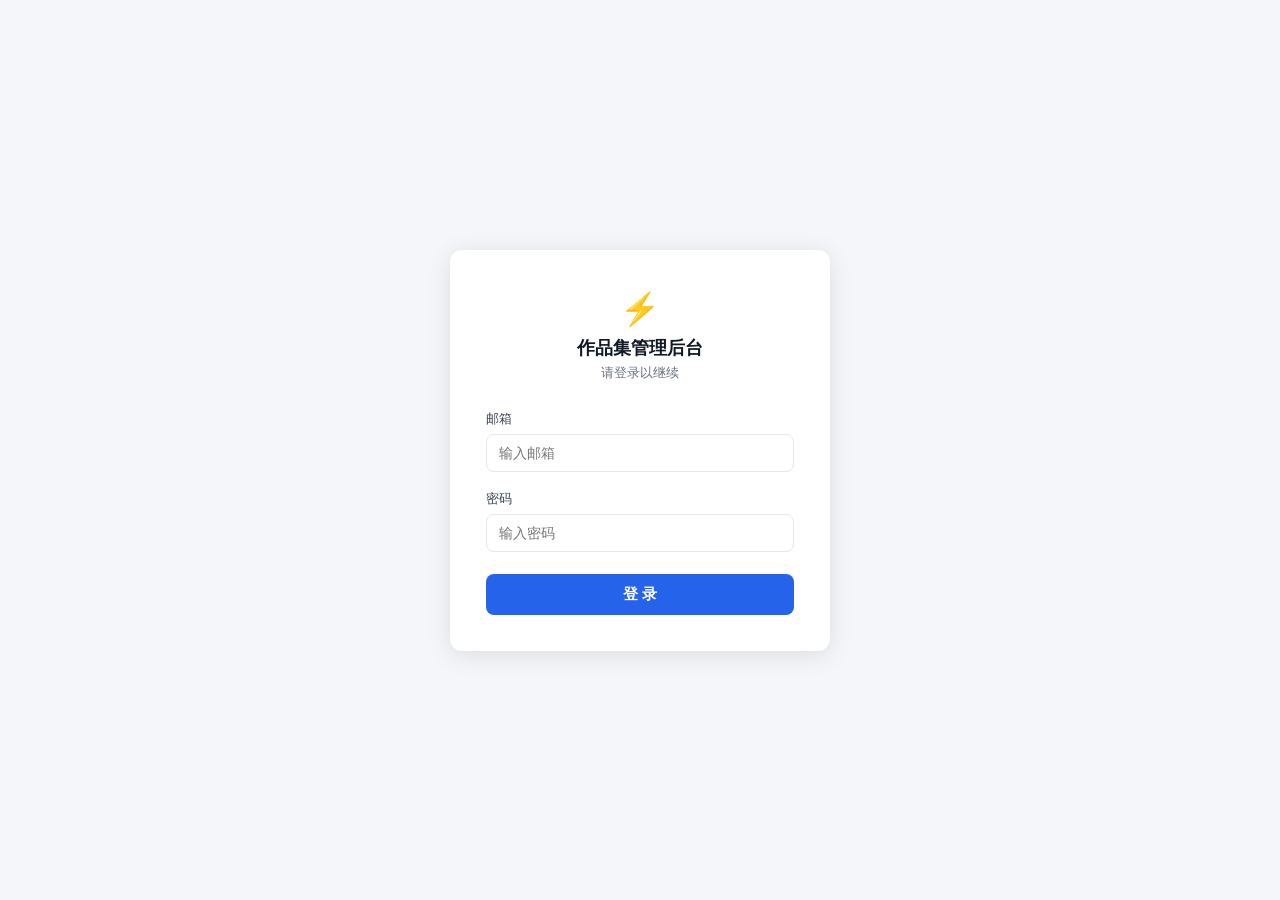
==== admin.html @ 17072ecf "feat: 迁移到 Supabase 云端存储，新增后台登录、富文本编辑、图片上传" ====
<!DOCTYPE html>
<html lang="zh-CN">
<head>
    <meta charset="UTF-8">
    <meta name="viewport" content="width=device-width, initial-scale=1.0">
    <title>作品集后台管理 | WANG JUNYI</title>
    <link rel="stylesheet" href="https://cdn.quilljs.com/1.3.7/quill.snow.css">
    <link rel="stylesheet" href="css/admin.css">
</head>
<body>

<!-- 顶部栏 -->
<header class="admin-header">
    <div class="admin-header-left">
        <button class="sidebar-toggle" id="sidebar-toggle" title="折叠侧边栏">
            <span></span><span></span><span></span>
        </button>
        <div class="admin-logo">
            <span class="logo-icon">⚡</span>
            <span class="logo-text">作品集管理后台</span>
        </div>
    </div>
    <div class="admin-header-right">
        <a href="index.html" target="_blank" class="preview-btn">
            <svg viewBox="0 0 24 24" fill="none" stroke="currentColor" stroke-width="2"><path d="M18 13v6a2 2 0 0 1-2 2H5a2 2 0 0 1-2-2V8a2 2 0 0 1 2-2h6"/><polyline points="15 3 21 3 21 9"/><line x1="10" y1="14" x2="21" y2="3"/></svg>
            预览前端
        </a>
        <button id="logout-btn" style="margin-left:8px;padding:6px 14px;border:1px solid #e5e7eb;border-radius:6px;background:#fff;cursor:pointer;font-size:13px;color:#374151;" title="登出">
            🔒 登出
        </button>
        <button class="export-btn" id="export-btn" title="导出所有数据为JSON文件">
            <svg viewBox="0 0 24 24" fill="none" stroke="currentColor" stroke-width="2"><path d="M21 15v4a2 2 0 0 1-2 2H5a2 2 0 0 1-2-2v-4"/><polyline points="7 10 12 15 17 10"/><line x1="12" y1="15" x2="12" y2="3"/></svg>
            导出数据
        </button>
        <button class="import-btn" id="import-btn" title="从JSON文件导入数据">
            <svg viewBox="0 0 24 24" fill="none" stroke="currentColor" stroke-width="2"><path d="M21 15v4a2 2 0 0 1-2 2H5a2 2 0 0 1-2-2v-4"/><polyline points="17 8 12 3 7 8"/><line x1="12" y1="3" x2="12" y2="15"/></svg>
            导入数据
        </button>
        <input type="file" id="import-file-input" accept=".json" style="display:none">
        <button class="reset-btn" id="reset-btn" title="清除所有本地修改，恢复到原始数据">
            <svg viewBox="0 0 24 24" fill="none" stroke="currentColor" stroke-width="2"><polyline points="1 4 1 10 7 10"/><path d="M3.51 15a9 9 0 1 0 .49-3.11"/></svg>
            重置数据
        </button>
    </div>
</header>

<!-- 主体布局 -->
<div class="admin-layout">

    <!-- 侧边栏 -->
    <aside class="admin-sidebar" id="admin-sidebar">
        <nav class="sidebar-nav">
            <div class="nav-group">
                <div class="nav-group-label">页面内容</div>
                <a href="#" class="nav-item active" data-panel="hero">
                    <svg viewBox="0 0 24 24" fill="none" stroke="currentColor" stroke-width="2"><rect x="3" y="3" width="18" height="18" rx="2"/><path d="M3 9h18M9 21V9"/></svg>
                    Hero 首屏
                </a>
                <a href="#" class="nav-item" data-panel="about">
                    <svg viewBox="0 0 24 24" fill="none" stroke="currentColor" stroke-width="2"><path d="M20 21v-2a4 4 0 0 0-4-4H8a4 4 0 0 0-4 4v2"/><circle cx="12" cy="7" r="4"/></svg>
                    个人介绍
                </a>
            </div>
            <div class="nav-group">
                <div class="nav-group-label">作品管理</div>
                <a href="#" class="nav-item" data-panel="works-cultural">
                    <svg viewBox="0 0 24 24" fill="none" stroke="currentColor" stroke-width="2"><path d="M2 3h6a4 4 0 0 1 4 4v14a3 3 0 0 0-3-3H2z"/><path d="M22 3h-6a4 4 0 0 0-4 4v14a3 3 0 0 1 3-3h7z"/></svg>
                    文化宣传
                    <span class="nav-badge" id="badge-cultural">0</span>
                </a>
                <a href="#" class="nav-item" data-panel="works-community">
                    <svg viewBox="0 0 24 24" fill="none" stroke="currentColor" stroke-width="2"><path d="M17 21v-2a4 4 0 0 0-4-4H5a4 4 0 0 0-4 4v2"/><circle cx="9" cy="7" r="4"/><path d="M23 21v-2a4 4 0 0 0-3-3.87"/><path d="M16 3.13a4 4 0 0 1 0 7.75"/></svg>
                    社区内容
                    <span class="nav-badge" id="badge-community">0</span>
                </a>
                <a href="#" class="nav-item" data-panel="works-language">
                    <svg viewBox="0 0 24 24" fill="none" stroke="currentColor" stroke-width="2"><circle cx="12" cy="12" r="10"/><line x1="2" y1="12" x2="22" y2="12"/><path d="M12 2a15.3 15.3 0 0 1 4 10 15.3 15.3 0 0 1-4 10 15.3 15.3 0 0 1-4-10 15.3 15.3 0 0 1 4-10z"/></svg>
                    语言服务
                    <span class="nav-badge" id="badge-language">0</span>
                </a>
                <a href="#" class="nav-item" data-panel="works-other">
                    <svg viewBox="0 0 24 24" fill="none" stroke="currentColor" stroke-width="2"><circle cx="12" cy="12" r="1"/><circle cx="19" cy="12" r="1"/><circle cx="5" cy="12" r="1"/></svg>
                    其他作品
                    <span class="nav-badge" id="badge-other">0</span>
                </a>
            </div>
        </nav>
        <div class="sidebar-footer">
            <div class="save-status" id="save-status">
                <span class="status-dot saved"></span>
                <span class="status-text">数据已保存</span>
            </div>
        </div>
    </aside>

    <!-- 内容区 -->
    <main class="admin-main" id="admin-main">

        <!-- ===== Hero 首屏面板 ===== -->
        <div class="panel active" id="panel-hero">
            <div class="panel-header">
                <h2 class="panel-title">Hero 首屏</h2>
                <p class="panel-desc">修改网站首屏展示的标题、描述和照片</p>
            </div>
            <div class="panel-body">
                <div class="form-card">
                    <div class="form-grid">
                        <div class="form-group">
                            <label class="form-label">标题文字 <span class="label-hint">（"你好，我是"）</span></label>
                            <input type="text" id="hero-title" class="form-input" placeholder="你好，我是">
                        </div>
                        <div class="form-group">
                            <label class="form-label">副标题 <span class="label-hint">（姓名 + emoji）</span></label>
                            <input type="text" id="hero-subtitle" class="form-input" placeholder="王俊毅！👋">
                        </div>
                    </div>
                    <div class="form-group">
                        <label class="form-label">个人描述</label>
                        <textarea id="hero-description" class="form-textarea" rows="3" placeholder="一句话介绍自己..."></textarea>
                    </div>
                    <div class="form-grid">
                        <div class="form-group">
                            <label class="form-label">按钮一文字</label>
                            <input type="text" id="hero-btn-primary" class="form-input" placeholder="作品展示">
                        </div>
                        <div class="form-group">
                            <label class="form-label">按钮二文字</label>
                            <input type="text" id="hero-btn-secondary" class="form-input" placeholder="关于我">
                        </div>
                    </div>
                    <div class="form-group">
                        <label class="form-label">个人照片</label>
                        <div class="image-uploader" id="hero-photo-uploader">
                            <div class="image-preview-wrap">
                                <img id="hero-photo-preview" src="" alt="预览" class="image-preview hidden">
                                <div class="image-placeholder" id="hero-photo-placeholder">
                                    <svg viewBox="0 0 24 24" fill="none" stroke="currentColor" stroke-width="1.5"><rect x="3" y="3" width="18" height="18" rx="2"/><circle cx="8.5" cy="8.5" r="1.5"/><polyline points="21 15 16 10 5 21"/></svg>
                                    <p>点击选择图片</p>
                                    <p class="hint">支持 JPG、PNG、WebP</p>
                                </div>
                            </div>
                            <div class="image-uploader-actions">
                                <input type="file" id="hero-photo-file" accept="image/*" style="display:none">
                                <button class="btn-secondary" onclick="document.getElementById('hero-photo-file').click()">
                                    <svg viewBox="0 0 24 24" fill="none" stroke="currentColor" stroke-width="2"><path d="M21 15v4a2 2 0 0 1-2 2H5a2 2 0 0 1-2-2v-4"/><polyline points="17 8 12 3 7 8"/><line x1="12" y1="3" x2="12" y2="15"/></svg>
                                    上传本地图片
                                </button>
                                <span class="or-divider">或</span>
                                <div class="url-input-wrap">
                                    <input type="text" id="hero-photo-url" class="form-input" placeholder="输入图片路径或URL，如：images/xxx.jpg">
                                    <button class="btn-ghost" id="hero-photo-url-btn">应用</button>
                                </div>
                            </div>
                        </div>
                    </div>
                    <div class="form-actions">
                        <button class="btn-primary" id="save-hero">保存 Hero 设置</button>
                    </div>
                </div>
            </div>
        </div>

        <!-- ===== 个人介绍面板 ===== -->
        <div class="panel" id="panel-about">
            <div class="panel-header">
                <h2 class="panel-title">个人介绍</h2>
                <p class="panel-desc">修改关于我区域的照片、文案、技能、教育经历和实习经历</p>
            </div>
            <div class="panel-body">
                <!-- 照片 + 文案 -->
                <div class="form-card">
                    <h3 class="form-card-title">照片 & 个人简介</h3>
                    <div class="form-group">
                        <label class="form-label">个人照片</label>
                        <div class="image-uploader">
                            <div class="image-preview-wrap">
                                <img id="about-photo-preview" src="" alt="预览" class="image-preview hidden">
                                <div class="image-placeholder" id="about-photo-placeholder">
                                    <svg viewBox="0 0 24 24" fill="none" stroke="currentColor" stroke-width="1.5"><rect x="3" y="3" width="18" height="18" rx="2"/><circle cx="8.5" cy="8.5" r="1.5"/><polyline points="21 15 16 10 5 21"/></svg>
                                    <p>点击选择图片</p>
                                </div>
                            </div>
                            <div class="image-uploader-actions">
                                <input type="file" id="about-photo-file" accept="image/*" style="display:none">
                                <button class="btn-secondary" onclick="document.getElementById('about-photo-file').click()">
                                    <svg viewBox="0 0 24 24" fill="none" stroke="currentColor" stroke-width="2"><path d="M21 15v4a2 2 0 0 1-2 2H5a2 2 0 0 1-2-2v-4"/><polyline points="17 8 12 3 7 8"/><line x1="12" y1="3" x2="12" y2="15"/></svg>
                                    上传本地图片
                                </button>
                                <span class="or-divider">或</span>
                                <div class="url-input-wrap">
                                    <input type="text" id="about-photo-url" class="form-input" placeholder="输入图片路径或URL">
                                    <button class="btn-ghost" id="about-photo-url-btn">应用</button>
                                </div>
                            </div>
                        </div>
                    </div>
                    <div class="form-group">
                        <label class="form-label">个人简介文案</label>
                        <textarea id="about-intro" class="form-textarea" rows="4" placeholder="输入个人简介..."></textarea>
                    </div>
                    <div class="form-actions">
                        <button class="btn-primary" id="save-about-intro">保存照片 & 简介</button>
                    </div>
                </div>

                <!-- 技能 -->
                <div class="form-card">
                    <h3 class="form-card-title">技能标签</h3>
                    <div class="tags-editor" id="skills-editor">
                        <div class="tags-list" id="skills-tags"></div>
                        <div class="tags-add">
                            <input type="text" id="skill-input" class="form-input" placeholder="输入技能名称，按回车添加">
                            <button class="btn-secondary" id="add-skill-btn">添加</button>
                        </div>
                        <p class="hint-text">点击标签上的 × 可删除，拖拽可排序</p>
                    </div>
                    <div class="form-actions">
                        <button class="btn-primary" id="save-about-skills">保存技能</button>
                    </div>
                </div>

                <!-- 教育经历 -->
                <div class="form-card">
                    <h3 class="form-card-title">教育经历</h3>
                    <div id="education-list" class="experience-list"></div>
                    <button class="btn-add-item" id="add-education-btn">
                        <svg viewBox="0 0 24 24" fill="none" stroke="currentColor" stroke-width="2"><line x1="12" y1="5" x2="12" y2="19"/><line x1="5" y1="12" x2="19" y2="12"/></svg>
                        添加教育经历
                    </button>
                    <div class="form-actions">
                        <button class="btn-primary" id="save-about-education">保存教育经历</button>
                    </div>
                </div>

                <!-- 实习经历 -->
                <div class="form-card">
                    <h3 class="form-card-title">实习经历</h3>
                    <div id="internship-list" class="experience-list"></div>
                    <button class="btn-add-item" id="add-internship-btn">
                        <svg viewBox="0 0 24 24" fill="none" stroke="currentColor" stroke-width="2"><line x1="12" y1="5" x2="12" y2="19"/><line x1="5" y1="12" x2="19" y2="12"/></svg>
                        添加实习经历
                    </button>
                    <div class="form-actions">
                        <button class="btn-primary" id="save-about-internships">保存实习经历</button>
                    </div>
                </div>
            </div>
        </div>

        <!-- ===== 作品列表面板（通用模板，JS动态渲染） ===== -->
        <div class="panel" id="panel-works-cultural">
            <div class="panel-header">
                <h2 class="panel-title">文化宣传作品</h2>
                <p class="panel-desc">管理文化宣传类作品的封面、标题、简介及详情</p>
            </div>
            <div class="panel-body">
                <div class="works-manager">
                    <div class="works-toolbar">
                        <button class="btn-primary" data-add-work="cultural">
                            <svg viewBox="0 0 24 24" fill="none" stroke="currentColor" stroke-width="2"><line x1="12" y1="5" x2="12" y2="19"/><line x1="5" y1="12" x2="19" y2="12"/></svg>
                            新增作品
                        </button>
                    </div>
                    <div class="works-list" id="works-list-cultural"></div>
                </div>
            </div>
        </div>

        <div class="panel" id="panel-works-community">
            <div class="panel-header">
                <h2 class="panel-title">社区内容作品</h2>
                <p class="panel-desc">管理社区内容类作品的封面、标题、简介及详情</p>
            </div>
            <div class="panel-body">
                <div class="works-manager">
                    <div class="works-toolbar">
                        <button class="btn-primary" data-add-work="community">
                            <svg viewBox="0 0 24 24" fill="none" stroke="currentColor" stroke-width="2"><line x1="12" y1="5" x2="12" y2="19"/><line x1="5" y1="12" x2="19" y2="12"/></svg>
                            新增作品
                        </button>
                    </div>
                    <div class="works-list" id="works-list-community"></div>
                </div>
            </div>
        </div>

        <div class="panel" id="panel-works-language">
            <div class="panel-header">
                <h2 class="panel-title">语言服务作品</h2>
                <p class="panel-desc">管理语言服务类作品的封面、标题、简介及详情</p>
            </div>
            <div class="panel-body">
                <div class="works-manager">
                    <div class="works-toolbar">
                        <button class="btn-primary" data-add-work="language">
                            <svg viewBox="0 0 24 24" fill="none" stroke="currentColor" stroke-width="2"><line x1="12" y1="5" x2="12" y2="19"/><line x1="5" y1="12" x2="19" y2="12"/></svg>
                            新增作品
                        </button>
                    </div>
                    <div class="works-list" id="works-list-language"></div>
                </div>
            </div>
        </div>

        <div class="panel" id="panel-works-other">
            <div class="panel-header">
                <h2 class="panel-title">其他作品</h2>
                <p class="panel-desc">管理其他类作品的封面、标题、简介及详情</p>
            </div>
            <div class="panel-body">
                <div class="works-manager">
                    <div class="works-toolbar">
                        <button class="btn-primary" data-add-work="other">
                            <svg viewBox="0 0 24 24" fill="none" stroke="currentColor" stroke-width="2"><line x1="12" y1="5" x2="12" y2="19"/><line x1="5" y1="12" x2="19" y2="12"/></svg>
                            新增作品
                        </button>
                    </div>
                    <div class="works-list" id="works-list-other"></div>
                </div>
            </div>
        </div>

    </main>
</div>

<!-- ===== 作品编辑弹窗 ===== -->
<div class="modal-overlay" id="work-modal-overlay">
    <div class="modal" id="work-modal">
        <div class="modal-header">
            <h3 class="modal-title" id="work-modal-title">编辑作品</h3>
            <button class="modal-close" id="work-modal-close">
                <svg viewBox="0 0 24 24" fill="none" stroke="currentColor" stroke-width="2"><line x1="18" y1="6" x2="6" y2="18"/><line x1="6" y1="6" x2="18" y2="18"/></svg>
            </button>
        </div>
        <div class="modal-body">
            <input type="hidden" id="work-edit-id">
            <input type="hidden" id="work-edit-category">

            <!-- 基础信息 -->
            <div class="modal-section">
                <h4 class="modal-section-title">基础信息</h4>
                <div class="form-grid-2">
                    <div class="form-group">
                        <label class="form-label">作品标题 <span class="required">*</span></label>
                        <input type="text" id="work-title" class="form-input" placeholder="输入作品标题">
                    </div>
                    <div class="form-group">
                        <label class="form-label">子分类</label>
                        <input type="text" id="work-subcategory" class="form-input" placeholder="如：event / product / people">
                    </div>
                </div>
                <div class="form-group">
                    <label class="form-label">作品简介（列表页显示）</label>
                    <textarea id="work-description" class="form-textarea" rows="2" placeholder="一两句话描述作品..."></textarea>
                </div>
                <div class="form-group">
                    <label class="form-label">封面图片</label>
                    <div class="image-uploader compact">
                        <div class="image-preview-wrap small">
                            <img id="work-thumbnail-preview" src="" alt="预览" class="image-preview hidden">
                            <div class="image-placeholder small" id="work-thumbnail-placeholder">
                                <svg viewBox="0 0 24 24" fill="none" stroke="currentColor" stroke-width="1.5"><rect x="3" y="3" width="18" height="18" rx="2"/><circle cx="8.5" cy="8.5" r="1.5"/><polyline points="21 15 16 10 5 21"/></svg>
                                <p>封面图</p>
                            </div>
                        </div>
                        <div class="image-uploader-actions">
                            <input type="file" id="work-thumbnail-file" accept="image/*" style="display:none">
                            <button class="btn-secondary small" id="work-thumbnail-upload-btn" type="button">上传图片</button>
                            <span class="or-divider">或</span>
                            <div class="url-input-wrap">
                                <input type="text" id="work-thumbnail-url" class="form-input" placeholder="images/works/...">
                                <button class="btn-ghost small" id="work-thumbnail-url-btn">应用</button>
                            </div>
                        </div>
                    </div>
                </div>
            </div>

            <!-- 详情信息 -->
            <div class="modal-section">
                <h4 class="modal-section-title">详情页信息</h4>
                <div class="form-grid-2">
                    <div class="form-group">
                        <label class="form-label">类型</label>
                        <input type="text" id="work-type" class="form-input" placeholder="如：活动新闻稿、产品文案">
                    </div>
                    <div class="form-group">
                        <label class="form-label">创作时间</label>
                        <input type="text" id="work-date" class="form-input" placeholder="如：2025-07">
                    </div>
                </div>
                <div class="form-group">
                    <label class="form-label">作品详情内容</label>
                    <div id="work-content-editor" class="quill-editor-wrap"></div>
                </div>
            </div>

            <!-- 详情配图 -->
            <div class="modal-section">
                <h4 class="modal-section-title">详情配图</h4>
                <div id="work-detail-images-list" class="detail-images-editor"></div>
                <div class="detail-image-add">
                    <input type="file" id="work-detail-image-file" accept="image/*" style="display:none">
                    <button class="btn-secondary" id="add-detail-image-file-btn">
                        <svg viewBox="0 0 24 24" fill="none" stroke="currentColor" stroke-width="2"><line x1="12" y1="5" x2="12" y2="19"/><line x1="5" y1="12" x2="19" y2="12"/></svg>
                        上传配图
                    </button>
                    <span class="or-divider">或</span>
                    <div class="url-input-wrap">
                        <input type="text" id="work-detail-image-url" class="form-input" placeholder="输入图片路径">
                        <button class="btn-ghost" id="add-detail-image-url-btn">添加</button>
                    </div>
                </div>
            </div>

            <!-- 跳转链接 -->
            <div class="modal-section">
                <h4 class="modal-section-title">查看原文链接</h4>
                <div id="work-links-list" class="links-editor"></div>
                <button class="btn-add-item" id="add-link-btn">
                    <svg viewBox="0 0 24 24" fill="none" stroke="currentColor" stroke-width="2"><line x1="12" y1="5" x2="12" y2="19"/><line x1="5" y1="12" x2="19" y2="12"/></svg>
                    添加链接
                </button>
            </div>
        </div>
        <div class="modal-footer">
            <button class="btn-ghost" id="work-modal-cancel">取消</button>
            <button class="btn-primary" id="work-modal-save">保存作品</button>
        </div>
    </div>
</div>

<!-- Toast 提示 -->
<div class="toast" id="toast"></div>

<script src="https://cdn.quilljs.com/1.3.7/quill.js"></script>
<script src="js/supabase.js"></script>
<script src="js/admin.js"></script>
</body>
</html>
---- css/admin.css ----
/* ==========================================
   后台管理系统样式
   ========================================== */

:root {
    --admin-bg: #f5f6fa;
    --admin-sidebar-bg: #1a1d23;
    --admin-sidebar-width: 220px;
    --admin-header-height: 56px;
    --admin-white: #ffffff;
    --admin-primary: #2563eb;
    --admin-primary-hover: #1d4ed8;
    --admin-danger: #ef4444;
    --admin-danger-hover: #dc2626;
    --admin-success: #22c55e;
    --admin-warning: #f59e0b;
    --admin-border: #e5e7eb;
    --admin-text: #111827;
    --admin-text-muted: #6b7280;
    --admin-text-light: #9ca3af;
    --admin-shadow: 0 1px 3px rgba(0,0,0,0.08), 0 1px 2px rgba(0,0,0,0.04);
    --admin-shadow-md: 0 4px 16px rgba(0,0,0,0.10);
    --admin-radius: 8px;
    --admin-radius-sm: 6px;
    --transition: 150ms ease;
}

*, *::before, *::after { box-sizing: border-box; margin: 0; padding: 0; }
html { font-size: 14px; }
body {
    font-family: -apple-system, BlinkMacSystemFont, "Segoe UI", "PingFang SC", "Microsoft YaHei", sans-serif;
    background: var(--admin-bg);
    color: var(--admin-text);
    min-height: 100vh;
    overflow-x: hidden;
}
a { text-decoration: none; color: inherit; }
button { cursor: pointer; border: none; background: none; font-family: inherit; font-size: inherit; }
input, textarea, select { font-family: inherit; font-size: inherit; }

/* ==========================================
   顶部栏
   ========================================== */
.admin-header {
    position: fixed;
    top: 0; left: 0; right: 0;
    height: var(--admin-header-height);
    background: var(--admin-white);
    border-bottom: 1px solid var(--admin-border);
    display: flex;
    align-items: center;
    justify-content: space-between;
    padding: 0 20px;
    z-index: 100;
    box-shadow: var(--admin-shadow);
}
.admin-header-left { display: flex; align-items: center; gap: 14px; }
.admin-header-right { display: flex; align-items: center; gap: 8px; }

.sidebar-toggle {
    width: 34px; height: 34px;
    display: flex; flex-direction: column;
    align-items: center; justify-content: center; gap: 4px;
    border-radius: var(--admin-radius-sm);
    transition: background var(--transition);
}
.sidebar-toggle:hover { background: var(--admin-bg); }
.sidebar-toggle span {
    display: block; width: 18px; height: 1.5px;
    background: var(--admin-text-muted);
    transition: var(--transition);
}

.admin-logo { display: flex; align-items: center; gap: 8px; font-weight: 600; font-size: 15px; }
.logo-icon { font-size: 18px; }
.logo-text { color: var(--admin-text); }

/* 顶部按钮组 */
.preview-btn, .export-btn, .import-btn, .reset-btn {
    display: flex; align-items: center; gap: 6px;
    padding: 7px 14px;
    border-radius: var(--admin-radius-sm);
    font-size: 13px; font-weight: 500;
    transition: var(--transition);
}
.preview-btn svg, .export-btn svg, .import-btn svg, .reset-btn svg { width: 14px; height: 14px; }

.preview-btn {
    background: var(--admin-primary);
    color: #fff;
}
.preview-btn:hover { background: var(--admin-primary-hover); }

.export-btn {
    background: var(--admin-bg);
    color: var(--admin-text);
    border: 1px solid var(--admin-border);
}
.export-btn:hover { background: #e9ebf0; }

.import-btn {
    background: var(--admin-bg);
    color: var(--admin-text);
    border: 1px solid var(--admin-border);
}
.import-btn:hover { background: #e9ebf0; }

.reset-btn {
    background: var(--admin-bg);
    color: var(--admin-danger);
    border: 1px solid var(--admin-border);
}
.reset-btn:hover { background: #fef2f2; border-color: var(--admin-danger); }

/* ==========================================
   主体布局
   ========================================== */
.admin-layout {
    display: flex;
    margin-top: var(--admin-header-height);
    min-height: calc(100vh - var(--admin-header-height));
}

/* ==========================================
   侧边栏
   ========================================== */
.admin-sidebar {
    width: var(--admin-sidebar-width);
    background: var(--admin-sidebar-bg);
    flex-shrink: 0;
    position: fixed;
    top: var(--admin-header-height);
    left: 0;
    bottom: 0;
    overflow-y: auto;
    display: flex;
    flex-direction: column;
    transition: width var(--transition), transform var(--transition);
    z-index: 90;
}
.admin-sidebar.collapsed { width: 56px; }
.admin-layout.sidebar-collapsed .admin-main { margin-left: 56px; }

.sidebar-nav { flex: 1; padding: 16px 0; }
.nav-group { margin-bottom: 24px; }
.nav-group-label {
    font-size: 10px; font-weight: 600; letter-spacing: 0.08em;
    color: #4b5563;
    padding: 0 16px 8px;
    text-transform: uppercase;
}
.admin-sidebar.collapsed .nav-group-label { display: none; }

.nav-item {
    display: flex; align-items: center; gap: 10px;
    padding: 10px 16px;
    color: #9ca3af;
    font-size: 13px; font-weight: 500;
    transition: var(--transition);
    position: relative;
    white-space: nowrap;
    cursor: pointer;
}
.nav-item svg { width: 16px; height: 16px; flex-shrink: 0; }
.nav-item:hover { color: #e5e7eb; background: rgba(255,255,255,0.06); }
.nav-item.active {
    color: #fff;
    background: rgba(37, 99, 235, 0.2);
}
.nav-item.active::before {
    content: '';
    position: absolute; left: 0; top: 0; bottom: 0;
    width: 3px;
    background: var(--admin-primary);
    border-radius: 0 2px 2px 0;
}
.nav-badge {
    margin-left: auto;
    background: rgba(255,255,255,0.12);
    color: #9ca3af;
    font-size: 11px; font-weight: 600;
    padding: 2px 7px;
    border-radius: 10px;
    min-width: 22px; text-align: center;
}
.admin-sidebar.collapsed .nav-badge { display: none; }
.admin-sidebar.collapsed .nav-item span:not(svg) { display: none; }

.sidebar-footer {
    padding: 16px;
    border-top: 1px solid rgba(255,255,255,0.06);
}
.save-status { display: flex; align-items: center; gap: 8px; }
.status-dot {
    width: 8px; height: 8px; border-radius: 50%; flex-shrink: 0;
}
.status-dot.saved { background: var(--admin-success); }
.status-dot.saving { background: var(--admin-warning); animation: pulse 1s infinite; }
.status-dot.error { background: var(--admin-danger); }
.status-text { font-size: 12px; color: #6b7280; }
@keyframes pulse { 0%,100%{opacity:1} 50%{opacity:0.4} }

/* ==========================================
   主内容区
   ========================================== */
.admin-main {
    flex: 1;
    margin-left: var(--admin-sidebar-width);
    padding: 32px;
    min-height: calc(100vh - var(--admin-header-height));
    transition: margin-left var(--transition);
}

/* 面板切换 */
.panel { display: none; }
.panel.active { display: block; }

.panel-header {
    margin-bottom: 24px;
}
.panel-title { font-size: 22px; font-weight: 700; color: var(--admin-text); margin-bottom: 4px; }
.panel-desc { font-size: 13px; color: var(--admin-text-muted); }

.panel-body { display: flex; flex-direction: column; gap: 20px; }

/* ==========================================
   表单卡片
   ========================================== */
.form-card {
    background: var(--admin-white);
    border-radius: var(--admin-radius);
    padding: 24px;
    box-shadow: var(--admin-shadow);
    border: 1px solid var(--admin-border);
}
.form-card-title {
    font-size: 15px; font-weight: 600; margin-bottom: 20px;
    padding-bottom: 12px;
    border-bottom: 1px solid var(--admin-border);
    color: var(--admin-text);
}

.form-group { margin-bottom: 16px; }
.form-group:last-child { margin-bottom: 0; }
.form-label {
    display: block; font-size: 13px; font-weight: 500;
    color: var(--admin-text); margin-bottom: 6px;
}
.label-hint { font-weight: 400; color: var(--admin-text-muted); }
.required { color: var(--admin-danger); }

.form-input {
    width: 100%; padding: 9px 12px;
    border: 1px solid var(--admin-border);
    border-radius: var(--admin-radius-sm);
    font-size: 13px; color: var(--admin-text);
    background: var(--admin-white);
    outline: none; transition: border-color var(--transition);
}
.form-input:focus { border-color: var(--admin-primary); box-shadow: 0 0 0 3px rgba(37,99,235,0.1); }

.form-textarea {
    width: 100%; padding: 9px 12px;
    border: 1px solid var(--admin-border);
    border-radius: var(--admin-radius-sm);
    font-size: 13px; color: var(--admin-text);
    background: var(--admin-white);
    outline: none; resize: vertical; min-height: 72px;
    transition: border-color var(--transition);
    line-height: 1.6;
}
.form-textarea:focus { border-color: var(--admin-primary); box-shadow: 0 0 0 3px rgba(37,99,235,0.1); }

.form-grid { display: grid; grid-template-columns: 1fr 1fr; gap: 16px; }
.form-grid-2 { display: grid; grid-template-columns: 1fr 1fr; gap: 12px; }

.form-actions {
    display: flex; justify-content: flex-end;
    margin-top: 20px; padding-top: 16px;
    border-top: 1px solid var(--admin-border);
}

/* ==========================================
   按钮样式
   ========================================== */
.btn-primary {
    display: inline-flex; align-items: center; gap: 6px;
    padding: 9px 20px;
    background: var(--admin-primary); color: #fff;
    border-radius: var(--admin-radius-sm);
    font-size: 13px; font-weight: 500;
    transition: background var(--transition);
}
.btn-primary:hover { background: var(--admin-primary-hover); }
.btn-primary svg { width: 14px; height: 14px; }

.btn-secondary {
    display: inline-flex; align-items: center; gap: 6px;
    padding: 8px 16px;
    background: var(--admin-bg); color: var(--admin-text);
    border: 1px solid var(--admin-border);
    border-radius: var(--admin-radius-sm);
    font-size: 13px; font-weight: 500;
    transition: background var(--transition);
}
.btn-secondary:hover { background: #e9ebf0; }
.btn-secondary svg { width: 14px; height: 14px; }
.btn-secondary.small { padding: 6px 12px; font-size: 12px; }

.btn-ghost {
    display: inline-flex; align-items: center; gap: 6px;
    padding: 8px 16px;
    color: var(--admin-text-muted);
    border-radius: var(--admin-radius-sm);
    font-size: 13px; font-weight: 500;
    transition: background var(--transition);
}
.btn-ghost:hover { background: var(--admin-bg); color: var(--admin-text); }
.btn-ghost.small { padding: 6px 10px; font-size: 12px; }

.btn-danger {
    display: inline-flex; align-items: center; gap: 6px;
    padding: 7px 14px;
    background: transparent; color: var(--admin-danger);
    border: 1px solid transparent;
    border-radius: var(--admin-radius-sm);
    font-size: 12px; font-weight: 500;
    transition: var(--transition);
}
.btn-danger:hover { background: #fef2f2; border-color: #fecaca; }
.btn-danger svg { width: 13px; height: 13px; }

.btn-add-item {
    display: flex; align-items: center; gap: 6px;
    width: 100%; padding: 10px 16px;
    margin-top: 12px;
    border: 2px dashed var(--admin-border);
    border-radius: var(--admin-radius-sm);
    color: var(--admin-text-muted); font-size: 13px;
    transition: var(--transition);
    justify-content: center;
}
.btn-add-item:hover { border-color: var(--admin-primary); color: var(--admin-primary); background: rgba(37,99,235,0.04); }
.btn-add-item svg { width: 15px; height: 15px; }

/* ==========================================
   图片上传组件
   ========================================== */
.image-uploader { display: flex; gap: 20px; align-items: flex-start; flex-wrap: wrap; }
.image-uploader.compact { gap: 12px; }

.image-preview-wrap {
    width: 160px; height: 120px; flex-shrink: 0;
    border: 1px solid var(--admin-border);
    border-radius: var(--admin-radius-sm);
    overflow: hidden;
    background: var(--admin-bg);
}
.image-preview-wrap.small { width: 100px; height: 80px; }

.image-preview { width: 100%; height: 100%; object-fit: cover; }
.image-preview.hidden { display: none; }

.image-placeholder {
    width: 100%; height: 100%;
    display: flex; flex-direction: column;
    align-items: center; justify-content: center;
    gap: 6px; color: var(--admin-text-light);
    cursor: pointer; transition: var(--transition);
}
.image-placeholder:hover { background: #e9ebf0; }
.image-placeholder svg { width: 28px; height: 28px; }
.image-placeholder p { font-size: 12px; line-height: 1.3; text-align: center; }
.image-placeholder .hint { font-size: 11px; color: var(--admin-text-light); }
.image-placeholder.small svg { width: 20px; height: 20px; }
.image-placeholder.small p { font-size: 11px; }

.image-uploader-actions {
    flex: 1; display: flex; flex-direction: column; gap: 10px; justify-content: center;
    min-width: 200px;
}
.or-divider { font-size: 12px; color: var(--admin-text-light); text-align: center; }
.url-input-wrap { display: flex; gap: 6px; }
.url-input-wrap .form-input { flex: 1; }
.hint-text { font-size: 12px; color: var(--admin-text-light); margin-top: 4px; }

/* ==========================================
   技能标签编辑器
   ========================================== */
.tags-editor {}
.tags-list {
    display: flex; flex-wrap: wrap; gap: 8px;
    min-height: 40px; padding: 8px;
    border: 1px solid var(--admin-border);
    border-radius: var(--admin-radius-sm);
    background: var(--admin-bg);
    margin-bottom: 12px;
}
.skill-tag {
    display: inline-flex; align-items: center; gap: 6px;
    padding: 5px 12px;
    background: var(--admin-white);
    border: 1px solid var(--admin-border);
    border-radius: 20px; font-size: 13px;
    cursor: grab;
    transition: var(--transition);
}
.skill-tag:hover { border-color: var(--admin-primary); color: var(--admin-primary); }
.skill-tag.dragging { opacity: 0.5; }
.skill-tag-remove {
    width: 16px; height: 16px;
    border-radius: 50%;
    display: flex; align-items: center; justify-content: center;
    color: var(--admin-text-muted); font-size: 14px; line-height: 1;
    transition: var(--transition); cursor: pointer;
}
.skill-tag-remove:hover { background: var(--admin-danger); color: white; }

.tags-add { display: flex; gap: 8px; }
.tags-add .form-input { flex: 1; }

/* ==========================================
   经历列表（教育 / 实习）
   ========================================== */
.experience-list { display: flex; flex-direction: column; gap: 12px; }
.experience-item {
    background: var(--admin-bg);
    border: 1px solid var(--admin-border);
    border-radius: var(--admin-radius-sm);
    padding: 14px 16px;
    position: relative;
}
.experience-item-header {
    display: flex; justify-content: space-between; align-items: center;
    margin-bottom: 12px;
}
.experience-item-title { font-weight: 600; font-size: 13px; }
.experience-item-actions { display: flex; gap: 4px; }
.experience-item-grid { display: grid; grid-template-columns: 1fr 1fr 1fr; gap: 10px; }
.experience-item-grid.two { grid-template-columns: 1fr 1fr; }

/* ==========================================
   作品管理面板
   ========================================== */
.works-toolbar {
    display: flex; justify-content: flex-end;
    margin-bottom: 16px;
}
.works-list { display: flex; flex-direction: column; gap: 12px; }
.work-item {
    background: var(--admin-white);
    border: 1px solid var(--admin-border);
    border-radius: var(--admin-radius);
    padding: 16px;
    display: flex; gap: 16px; align-items: flex-start;
    box-shadow: var(--admin-shadow);
    transition: box-shadow var(--transition);
}
.work-item:hover { box-shadow: var(--admin-shadow-md); }

.work-item-thumb {
    width: 88px; height: 66px; flex-shrink: 0;
    border-radius: var(--admin-radius-sm);
    overflow: hidden;
    background: var(--admin-bg);
    border: 1px solid var(--admin-border);
}
.work-item-thumb img { width: 100%; height: 100%; object-fit: cover; display: block; }
.work-item-thumb-placeholder {
    width: 100%; height: 100%;
    display: flex; align-items: center; justify-content: center;
    color: var(--admin-text-light);
    font-size: 11px;
}

.work-item-info { flex: 1; min-width: 0; }
.work-item-title {
    font-size: 14px; font-weight: 600; color: var(--admin-text);
    white-space: nowrap; overflow: hidden; text-overflow: ellipsis;
    margin-bottom: 4px;
}
.work-item-desc {
    font-size: 12px; color: var(--admin-text-muted); line-height: 1.5;
    display: -webkit-box; -webkit-line-clamp: 2; -webkit-box-orient: vertical;
    overflow: hidden;
    margin-bottom: 8px;
}
.work-item-meta { display: flex; gap: 10px; flex-wrap: wrap; }
.work-item-tag {
    font-size: 11px; color: var(--admin-text-muted);
    background: var(--admin-bg);
    border: 1px solid var(--admin-border);
    padding: 2px 8px; border-radius: 4px;
}

.work-item-actions { display: flex; flex-direction: column; gap: 6px; flex-shrink: 0; }

/* 拖拽排序手柄 */
.work-item-drag {
    color: var(--admin-text-light); cursor: grab;
    padding: 4px; display: flex; align-items: center;
}
.work-item-drag svg { width: 16px; height: 16px; }

/* ==========================================
   模态弹窗
   ========================================== */
.modal-overlay {
    position: fixed; inset: 0;
    background: rgba(0,0,0,0.5);
    z-index: 200;
    display: none; align-items: center; justify-content: center;
    padding: 20px;
    backdrop-filter: blur(2px);
}
.modal-overlay.active { display: flex; }

.modal {
    background: var(--admin-white);
    border-radius: var(--admin-radius);
    width: 100%; max-width: 720px;
    max-height: 90vh;
    display: flex; flex-direction: column;
    box-shadow: 0 20px 60px rgba(0,0,0,0.2);
}

.modal-header {
    display: flex; align-items: center; justify-content: space-between;
    padding: 20px 24px;
    border-bottom: 1px solid var(--admin-border);
    flex-shrink: 0;
}
.modal-title { font-size: 16px; font-weight: 700; }
.modal-close {
    width: 32px; height: 32px;
    display: flex; align-items: center; justify-content: center;
    border-radius: var(--admin-radius-sm);
    color: var(--admin-text-muted);
    transition: background var(--transition);
}
.modal-close:hover { background: var(--admin-bg); color: var(--admin-text); }
.modal-close svg { width: 16px; height: 16px; }

.modal-body {
    flex: 1; overflow-y: auto;
    padding: 24px;
    display: flex; flex-direction: column; gap: 20px;
}

.modal-section {
    border: 1px solid var(--admin-border);
    border-radius: var(--admin-radius-sm);
    padding: 16px;
}
.modal-section-title {
    font-size: 13px; font-weight: 600; color: var(--admin-text);
    margin-bottom: 14px; padding-bottom: 10px;
    border-bottom: 1px solid var(--admin-border);
}

.modal-footer {
    display: flex; align-items: center; justify-content: flex-end; gap: 10px;
    padding: 16px 24px;
    border-top: 1px solid var(--admin-border);
    flex-shrink: 0;
}

/* ==========================================
   详情配图编辑器
   ========================================== */
.detail-images-editor {
    display: flex; flex-direction: column; gap: 8px;
    margin-bottom: 12px;
}
.detail-image-item {
    display: flex; align-items: center; gap: 10px;
    padding: 8px 10px;
    background: var(--admin-bg);
    border: 1px solid var(--admin-border);
    border-radius: var(--admin-radius-sm);
}
.detail-image-thumb {
    width: 60px; height: 44px; flex-shrink: 0;
    border-radius: 4px; overflow: hidden;
    background: var(--admin-border);
}
.detail-image-thumb img { width: 100%; height: 100%; object-fit: cover; display: block; }
.detail-image-path {
    flex: 1; font-size: 12px; color: var(--admin-text-muted);
    overflow: hidden; text-overflow: ellipsis; white-space: nowrap;
}
.detail-image-remove {
    width: 24px; height: 24px; flex-shrink: 0;
    display: flex; align-items: center; justify-content: center;
    color: var(--admin-text-light); border-radius: 4px;
    transition: var(--transition);
}
.detail-image-remove:hover { background: #fef2f2; color: var(--admin-danger); }
.detail-image-remove svg { width: 14px; height: 14px; }

.detail-image-add { display: flex; align-items: center; gap: 8px; flex-wrap: wrap; }

/* ==========================================
   链接编辑器
   ========================================== */
.links-editor { display: flex; flex-direction: column; gap: 10px; margin-bottom: 12px; }
.link-item {
    display: flex; gap: 8px; align-items: center;
    padding: 10px;
    background: var(--admin-bg);
    border: 1px solid var(--admin-border);
    border-radius: var(--admin-radius-sm);
}
.link-item .form-input { flex: 1; }
.link-item-text { flex: 0 0 120px; }
.link-item-remove {
    width: 28px; height: 28px; flex-shrink: 0;
    display: flex; align-items: center; justify-content: center;
    color: var(--admin-text-light); border-radius: 4px;
    transition: var(--transition);
}
.link-item-remove:hover { background: #fef2f2; color: var(--admin-danger); }
.link-item-remove svg { width: 15px; height: 15px; }

/* ==========================================
   Toast 提示
   ========================================== */
.toast {
    position: fixed;
    bottom: 32px; right: 32px;
    background: var(--admin-text);
    color: var(--admin-white);
    padding: 12px 20px;
    border-radius: var(--admin-radius-sm);
    font-size: 13px; font-weight: 500;
    z-index: 999;
    opacity: 0;
    transform: translateY(12px);
    transition: opacity 0.2s ease, transform 0.2s ease;
    pointer-events: none;
}
.toast.show { opacity: 1; transform: translateY(0); }
.toast.success { background: #15803d; }
.toast.error { background: var(--admin-danger); }
.toast.warning { background: #b45309; }

/* ==========================================
   Quill 富文本编辑器样式适配
   ========================================== */
.quill-editor-wrap {
    border-radius: var(--admin-radius);
    overflow: hidden;
    border: 1px solid var(--admin-border);
    background: var(--admin-white);
}
.quill-editor-wrap:focus-within {
    border-color: var(--admin-primary);
    box-shadow: 0 0 0 3px rgba(37, 99, 235, 0.10);
}
/* 工具栏 */
.quill-editor-wrap .ql-toolbar.ql-snow {
    border: none;
    border-bottom: 1px solid var(--admin-border);
    padding: 6px 8px;
    background: #f9fafb;
    border-radius: 0;
}
.quill-editor-wrap .ql-toolbar.ql-snow .ql-formats {
    margin-right: 10px;
}
/* 编辑区 */
.quill-editor-wrap .ql-container.ql-snow {
    border: none;
    font-family: -apple-system, BlinkMacSystemFont, "Segoe UI", "PingFang SC", "Microsoft YaHei", sans-serif;
    font-size: 14px;
    color: var(--admin-text);
}
.quill-editor-wrap .ql-editor {
    min-height: 200px;
    padding: 12px 14px;
    line-height: 1.75;
}
.quill-editor-wrap .ql-editor.ql-blank::before {
    color: var(--admin-text-light);
    font-style: normal;
}
/* 编辑器内标题样式 */
.quill-editor-wrap .ql-editor h1,
.quill-editor-wrap .ql-editor h2,
.quill-editor-wrap .ql-editor h3 {
    font-weight: 600;
    line-height: 1.4;
    margin: 12px 0 6px;
}
.quill-editor-wrap .ql-editor p { margin: 0 0 8px; }
.quill-editor-wrap .ql-editor ul,
.quill-editor-wrap .ql-editor ol { padding-left: 1.4em; margin-bottom: 8px; }
.quill-editor-wrap .ql-editor a { color: var(--admin-primary); }

/* ==========================================
   滚动条美化
   ========================================== */
::-webkit-scrollbar { width: 6px; height: 6px; }
::-webkit-scrollbar-track { background: transparent; }
::-webkit-scrollbar-thumb { background: #d1d5db; border-radius: 3px; }
::-webkit-scrollbar-thumb:hover { background: #9ca3af; }

/* ==========================================
   响应式
   ========================================== */
@media (max-width: 900px) {
    .admin-sidebar { transform: translateX(-100%); }
    .admin-sidebar.mobile-open { transform: translateX(0); }
    .admin-main { margin-left: 0; }
    .form-grid { grid-template-columns: 1fr; }
    .form-grid-2 { grid-template-columns: 1fr; }
    .experience-item-grid { grid-template-columns: 1fr; }
    .experience-item-grid.two { grid-template-columns: 1fr; }
    .admin-header-right .export-btn span,
    .admin-header-right .import-btn span,
    .admin-header-right .reset-btn span { display: none; }
}

@media (max-width: 600px) {
    .admin-main { padding: 20px 16px; }
    .work-item { flex-wrap: wrap; }
    .work-item-actions { flex-direction: row; }
}
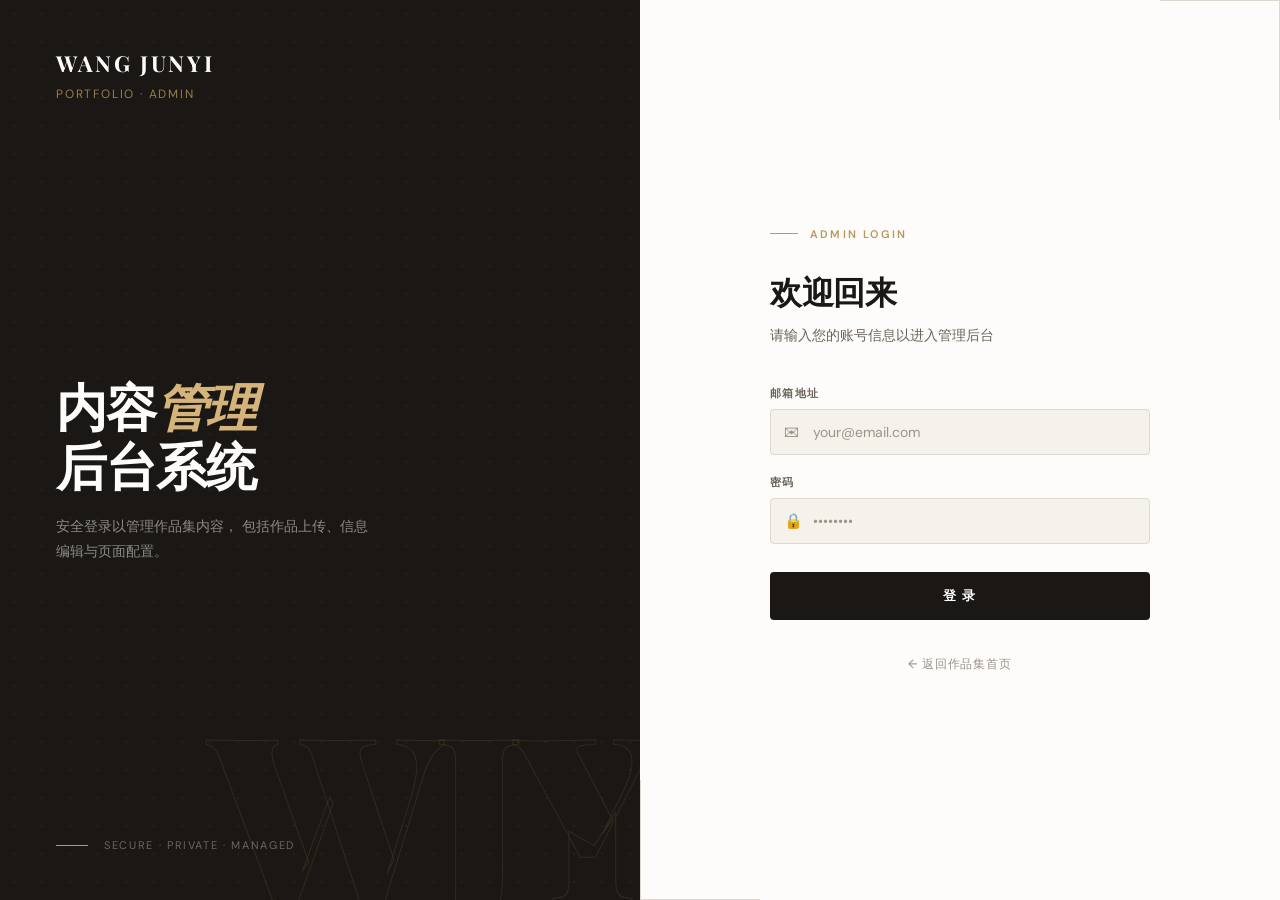
==== commit b29d26bf: "fix: 修复后台作品图片不显示、优化联系表单、更新Formspree端点" ====
--- a/admin.html
+++ b/admin.html
@@ -60,6 +60,10 @@
                     <svg viewBox="0 0 24 24" fill="none" stroke="currentColor" stroke-width="2"><path d="M20 21v-2a4 4 0 0 0-4-4H8a4 4 0 0 0-4 4v2"/><circle cx="12" cy="7" r="4"/></svg>
                     个人介绍
                 </a>
+                <a href="#" class="nav-item" data-panel="contact">
+                    <svg viewBox="0 0 24 24" fill="none" stroke="currentColor" stroke-width="2"><path d="M22 16.92v3a2 2 0 0 1-2.18 2 19.79 19.79 0 0 1-8.63-3.07 19.5 19.5 0 0 1-6-6 19.79 19.79 0 0 1-3.07-8.67A2 2 0 0 1 4.11 2h3a2 2 0 0 1 2 1.72 12.84 12.84 0 0 0 .7 2.81 2 2 0 0 1-.45 2.11L8.09 9.91a16 16 0 0 0 6 6l1.27-1.27a2 2 0 0 1 2.11-.45 12.84 12.84 0 0 0 2.81.7A2 2 0 0 1 22 16.92z"/></svg>
+                    联系方式
+                </a>
             </div>
             <div class="nav-group">
                 <div class="nav-group-label">作品管理</div>
@@ -126,6 +130,16 @@
                         <div class="form-group">
                             <label class="form-label">按钮二文字</label>
                             <input type="text" id="hero-btn-secondary" class="form-input" placeholder="关于我">
+                        </div>
+                    </div>
+                    <div class="form-grid">
+                        <div class="form-group">
+                            <label class="form-label">作品案例数量</label>
+                            <input type="text" id="hero-stat-works" class="form-input" placeholder="15">
+                        </div>
+                        <div class="form-group">
+                            <label class="form-label">实习经历数量</label>
+                            <input type="text" id="hero-stat-internships" class="form-input" placeholder="3">
                         </div>
                     </div>
                     <div class="form-group">
@@ -145,11 +159,6 @@
                                     <svg viewBox="0 0 24 24" fill="none" stroke="currentColor" stroke-width="2"><path d="M21 15v4a2 2 0 0 1-2 2H5a2 2 0 0 1-2-2v-4"/><polyline points="17 8 12 3 7 8"/><line x1="12" y1="3" x2="12" y2="15"/></svg>
                                     上传本地图片
                                 </button>
-                                <span class="or-divider">或</span>
-                                <div class="url-input-wrap">
-                                    <input type="text" id="hero-photo-url" class="form-input" placeholder="输入图片路径或URL，如：images/xxx.jpg">
-                                    <button class="btn-ghost" id="hero-photo-url-btn">应用</button>
-                                </div>
                             </div>
                         </div>
                     </div>
@@ -186,16 +195,15 @@
                                     <svg viewBox="0 0 24 24" fill="none" stroke="currentColor" stroke-width="2"><path d="M21 15v4a2 2 0 0 1-2 2H5a2 2 0 0 1-2-2v-4"/><polyline points="17 8 12 3 7 8"/><line x1="12" y1="3" x2="12" y2="15"/></svg>
                                     上传本地图片
                                 </button>
-                                <span class="or-divider">或</span>
-                                <div class="url-input-wrap">
-                                    <input type="text" id="about-photo-url" class="form-input" placeholder="输入图片路径或URL">
-                                    <button class="btn-ghost" id="about-photo-url-btn">应用</button>
-                                </div>
                             </div>
                         </div>
                     </div>
                     <div class="form-group">
-                        <label class="form-label">个人简介文案</label>
+                        <label class="form-label">引言文字 <span class="label-hint">（大字展示，支持换行）</span></label>
+                        <textarea id="about-quote" class="form-textarea" rows="3" placeholder="输入引言，如：用文字赋予文化以温度，&#10;让语言跨越边界与时间。"></textarea>
+                    </div>
+                    <div class="form-group">
+                        <label class="form-label">个人简介文案 <span class="label-hint">（小字正文）</span></label>
                         <textarea id="about-intro" class="form-textarea" rows="4" placeholder="输入个人简介..."></textarea>
                     </div>
                     <div class="form-actions">
@@ -242,6 +250,30 @@
                     </button>
                     <div class="form-actions">
                         <button class="btn-primary" id="save-about-internships">保存实习经历</button>
+                    </div>
+                </div>
+            </div>
+        </div>
+
+        <!-- ===== 联系方式面板 ===== -->
+        <div class="panel" id="panel-contact">
+            <div class="panel-header">
+                <h2 class="panel-title">联系方式</h2>
+                <p class="panel-desc">修改邮箱和电话号码</p>
+            </div>
+            <div class="panel-body">
+                <div class="form-card">
+                    <h3 class="form-card-title">联系信息</h3>
+                    <div class="form-group">
+                        <label class="form-label">邮箱 <span class="required">*</span></label>
+                        <input type="email" id="contact-email" class="form-input" placeholder="输入邮箱地址">
+                    </div>
+                    <div class="form-group">
+                        <label class="form-label">电话 <span class="required">*</span></label>
+                        <input type="text" id="contact-phone" class="form-input" placeholder="输入电话号码，如：+86 150 8172 5260">
+                    </div>
+                    <div class="form-actions">
+                        <button class="btn-primary" id="save-contact">保存联系方式</button>
                     </div>
                 </div>
             </div>
@@ -366,11 +398,6 @@
                         <div class="image-uploader-actions">
                             <input type="file" id="work-thumbnail-file" accept="image/*" style="display:none">
                             <button class="btn-secondary small" id="work-thumbnail-upload-btn" type="button">上传图片</button>
-                            <span class="or-divider">或</span>
-                            <div class="url-input-wrap">
-                                <input type="text" id="work-thumbnail-url" class="form-input" placeholder="images/works/...">
-                                <button class="btn-ghost small" id="work-thumbnail-url-btn">应用</button>
-                            </div>
                         </div>
                     </div>
                 </div>
@@ -405,11 +432,6 @@
                         <svg viewBox="0 0 24 24" fill="none" stroke="currentColor" stroke-width="2"><line x1="12" y1="5" x2="12" y2="19"/><line x1="5" y1="12" x2="19" y2="12"/></svg>
                         上传配图
                     </button>
-                    <span class="or-divider">或</span>
-                    <div class="url-input-wrap">
-                        <input type="text" id="work-detail-image-url" class="form-input" placeholder="输入图片路径">
-                        <button class="btn-ghost" id="add-detail-image-url-btn">添加</button>
-                    </div>
                 </div>
             </div>
 
--- a/css/admin.css
+++ b/css/admin.css
@@ -346,17 +346,24 @@
 /* ==========================================
    图片上传组件
    ========================================== */
-.image-uploader { display: flex; gap: 20px; align-items: flex-start; flex-wrap: wrap; }
-.image-uploader.compact { gap: 12px; }
+.image-uploader {
+    display: flex;
+    flex-direction: column;
+    gap: 16px;
+    align-items: flex-start;
+}
+.image-uploader.compact {
+    gap: 12px;
+}
 
 .image-preview-wrap {
-    width: 160px; height: 120px; flex-shrink: 0;
+    width: 180px; height: 140px; flex-shrink: 0;
     border: 1px solid var(--admin-border);
     border-radius: var(--admin-radius-sm);
     overflow: hidden;
     background: var(--admin-bg);
 }
-.image-preview-wrap.small { width: 100px; height: 80px; }
+.image-preview-wrap.small { width: 120px; height: 100px; }
 
 .image-preview { width: 100%; height: 100%; object-fit: cover; }
 .image-preview.hidden { display: none; }
@@ -376,12 +383,27 @@
 .image-placeholder.small p { font-size: 11px; }
 
 .image-uploader-actions {
-    flex: 1; display: flex; flex-direction: column; gap: 10px; justify-content: center;
-    min-width: 200px;
-}
-.or-divider { font-size: 12px; color: var(--admin-text-light); text-align: center; }
-.url-input-wrap { display: flex; gap: 6px; }
-.url-input-wrap .form-input { flex: 1; }
+    display: flex;
+    flex-direction: row;
+    gap: 8px;
+    align-items: center;
+    flex-wrap: wrap;
+}
+.image-uploader-actions .btn-secondary {
+    width: auto;
+    justify-content: center;
+    padding: 10px 20px;
+    font-size: 14px;
+    font-weight: 500;
+    white-space: nowrap;
+}
+.image-uploader-actions .btn-secondary.small {
+    padding: 8px 14px;
+    font-size: 13px;
+}
+.image-uploader-actions .btn-secondary:hover {
+    background: #dbe0f0;
+}
 .hint-text { font-size: 12px; color: var(--admin-text-light); margin-top: 4px; }
 
 /* ==========================================
@@ -598,7 +620,19 @@
 .detail-image-remove:hover { background: #fef2f2; color: var(--admin-danger); }
 .detail-image-remove svg { width: 14px; height: 14px; }
 
-.detail-image-add { display: flex; align-items: center; gap: 8px; flex-wrap: wrap; }
+.detail-image-add {
+    display: flex;
+    flex-direction: column;
+    align-items: flex-start;
+    gap: 0;
+    margin-top: 12px;
+}
+.detail-image-add .btn-secondary {
+    width: auto;
+    justify-content: center;
+    padding: 9px 16px;
+    font-size: 13px;
+}
 
 /* ==========================================
    链接编辑器
